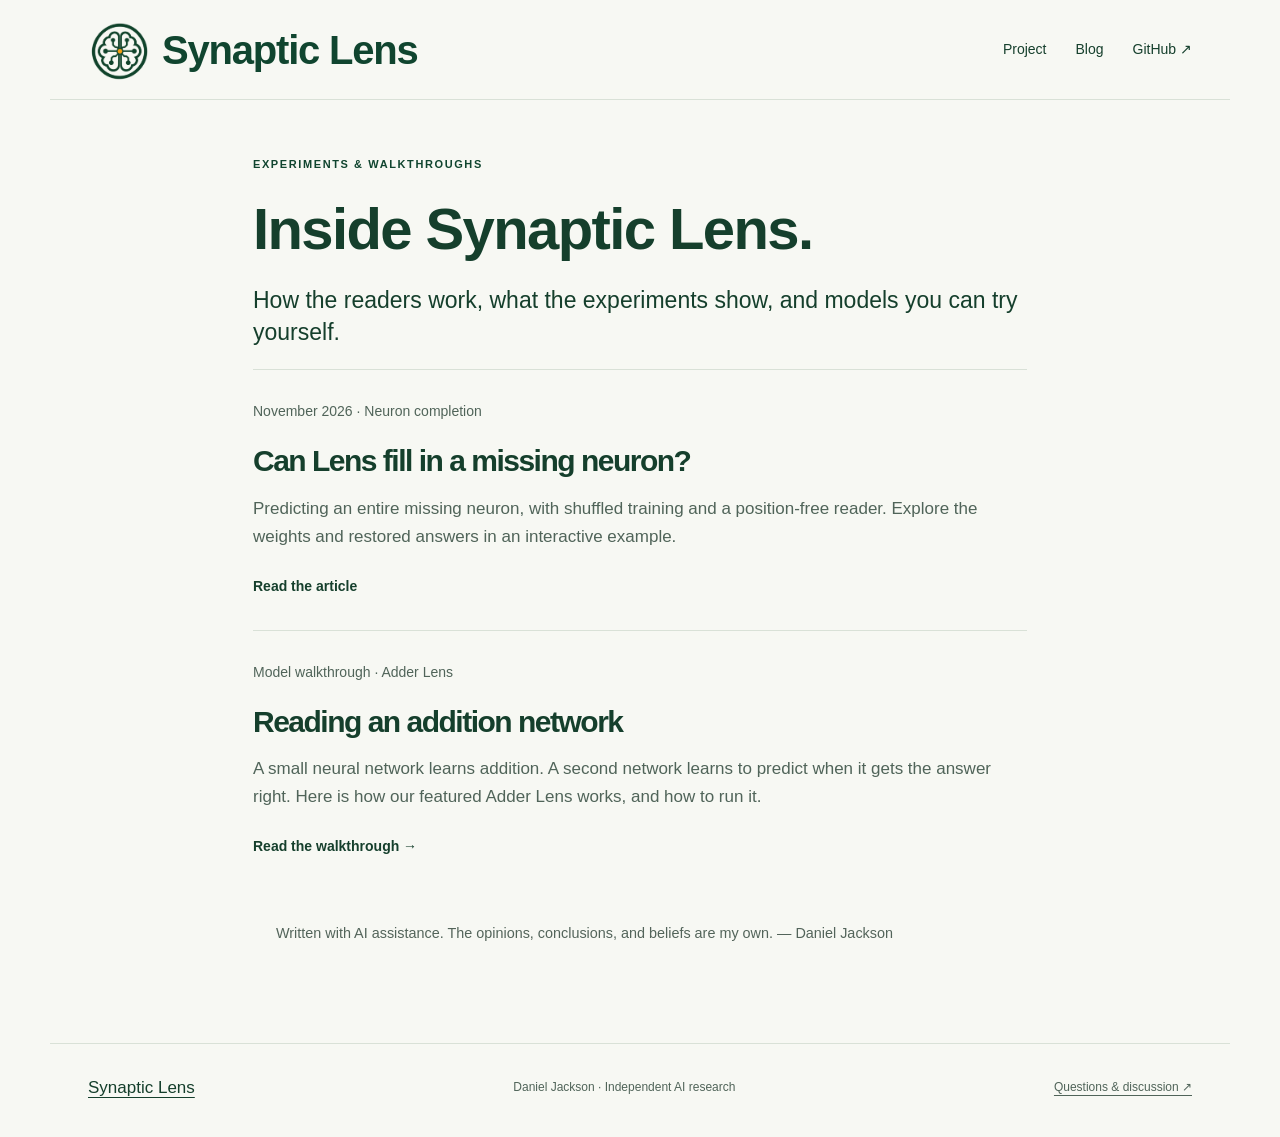
==== site/blog/index.html @ a7ddbc0a "Move public website source, blog and demos into dedicated repository" ====
<!doctype html>
<html lang="en"><head><meta charset="utf-8"><meta name="viewport" content="width=device-width, initial-scale=1">
<title>Project blog · Synaptic Lens</title><meta name="description" content="Experiments, model walkthroughs, and research notes from Synaptic Lens.">
<link rel="canonical" href="https://danielrjackson.github.io/synaptic-lens/blog/"><meta property="og:type" content="website"><meta property="og:title" content="Project blog"><meta property="og:description" content="Experiments, model walkthroughs, and research notes from Synaptic Lens."><meta property="og:url" content="https://danielrjackson.github.io/synaptic-lens/blog/"><meta property="og:image" content="https://danielrjackson.github.io/synaptic-lens/assets/synaptic-lens-dark-green-brain-logo.png"><meta name="theme-color" content="#10452f">
<link rel="icon" href="../assets/synaptic-lens-dark-green-brain-logo.png"><link rel="stylesheet" href="../assets/site.css?v=examples-1"><link rel="stylesheet" href="blog.css"></head>
<body><a class="skip" href="#main">Skip to content</a><header class="wrap"><a class="brand" href="../"><img class="brand-logo" src="../assets/synaptic-lens-dark-green-brain-logo.png" width="64" height="64" alt="">Synaptic Lens</a><nav aria-label="Main navigation"><a href="../">Project</a><a href="./" aria-current="page">Blog</a><a href="https://github.com/danielrjackson/synaptic-lens">GitHub ↗</a></nav></header>
<main id="main" class="wrap reading"><p class="eyebrow">EXPERIMENTS &amp; WALKTHROUGHS</p><h1>Inside Synaptic Lens.</h1><p class="lead">How the readers work, what the experiments show, and models you can try yourself.</p><a class="post-card" href="filling-in-a-neuron.html"><p class="byline">November 2026 · Neuron completion</p><h2>Can Lens fill in a missing neuron?</h2><p>Predicting an entire missing neuron, with shuffled training and a position-free reader. Explore the weights and restored answers in an interactive example.</p><span class="text-link">Read the article</span></a><a class="post-card" href="reading-an-adder.html"><p class="byline">Model walkthrough · Adder Lens</p><h2>Reading an addition network</h2><p>A small neural network learns addition. A second network learns to predict when it gets the answer right. Here is how our featured Adder Lens works, and how to run it.</p><span class="text-link">Read the walkthrough →</span></a><p class="wrap authorship-note">Written with AI assistance. The opinions, conclusions, and beliefs are my own. &mdash; Daniel Jackson</p></main><footer class="wrap"><a href="../">Synaptic Lens</a><span>Daniel Jackson · Independent AI research</span><a href="https://github.com/danielrjackson/synaptic-lens/issues">Questions &amp; discussion ↗</a></footer></body></html>
---- site/assets/site.css ----
:root{--ink:#153f2c;--muted:#506459;--paper:#f7f8f3;--line:#d9e1d7;--teal:#10452f;--dark:#0d3021;--mint:#b5dcc1;--lime:#ffb51b}*{box-sizing:border-box}html{scroll-behavior:smooth;scroll-padding-top:30px}body{margin:0;background:var(--paper);color:var(--ink);font-family:Arial,Helvetica,sans-serif;font-size:17px;line-height:1.65}a{color:inherit;text-underline-offset:4px}a:focus-visible{outline:3px solid #cb8318;outline-offset:5px}.wrap{max-width:1180px;margin:auto;padding-left:38px;padding-right:38px}header{display:flex;align-items:center;justify-content:space-between;min-height:100px;border-bottom:1px solid var(--line);gap:24px}.brand{font-weight:700;letter-spacing:-.5px;font-size:21px;text-decoration:none;white-space:nowrap}.mark{color:var(--teal);font-size:30px;vertical-align:-2px;margin-right:6px}nav{display:flex;gap:29px;font-size:14px}nav a{text-decoration:none}nav a:hover,.text-link:hover{color:var(--teal)}.hero{display:grid;grid-template-columns:1.2fr 1fr;gap:65px;align-items:center;padding-top:100px;padding-bottom:105px}.eyebrow,.section-label{font-size:11px;font-weight:700;letter-spacing:1.6px;line-height:1.6}.eyebrow{color:var(--teal)}h1{font-size:clamp(44px,5vw,64px);letter-spacing:-3px;line-height:1.07;margin:24px 0}h2{font-size:clamp(31px,3vw,40px);letter-spacing:-1.5px;line-height:1.15;margin:0 0 26px}h3{font-size:20px;letter-spacing:-.5px;line-height:1.35;margin:0 0 12px}p{margin:0 0 21px}.lead{font-size:23px;line-height:1.4;max-width:480px}.intro{font-size:16px;color:var(--muted);max-width:450px}.actions{display:flex;align-items:center;gap:25px;margin-top:31px;flex-wrap:wrap}.button{display:inline-flex;gap:28px;align-items:center;justify-content:center;padding:13px 21px;border-radius:5px;background:var(--ink);color:white;text-decoration:none;font-size:14px;font-weight:700}.button:hover{background:var(--teal)}.text-link{font-size:14px;font-weight:700}.diagram{background:var(--dark);border-radius:18px;color:#e1ece3;padding:26px 27px 22px;box-shadow:0 25px 50px #10452f15;transform:rotate(1deg)}.diagram-head{font-size:10px;letter-spacing:1.7px;display:flex;justify-content:space-between}.dot{height:7px;width:7px;background:var(--lime);border-radius:50%}.diagram svg{width:100%;margin-top:24px}.signal{border-top:1px solid #3f624d;padding-top:19px;display:flex;flex-direction:column;gap:8px;font-size:12px}.signal strong{font-size:20px;color:var(--lime)}.diagram-note{font-size:11px;color:#b0c6b7;margin:16px 0 0}.section{padding-top:75px;padding-bottom:80px;border-top:1px solid var(--line)}.section-label{color:var(--muted);margin-bottom:36px}.editorial{display:grid;grid-template-columns:1fr 1.35fr;gap:90px}.editorial p,.about p{color:var(--muted)}.large{font-size:23px;line-height:1.48;letter-spacing:-.4px}.editorial .large{color:var(--ink)}.feature{background:var(--dark);color:#e7eee9;padding:73px 0 80px}.feature .section-label{color:#afc5b6}.feature .eyebrow{color:var(--mint)}.feature-top{display:flex;gap:35px;align-items:center;justify-content:space-between}.feature-top .large{max-width:560px;color:#c9dace}.light{background:var(--lime);color:var(--dark);white-space:nowrap}.light:hover{background:var(--mint)}.stats{display:grid;grid-template-columns:1.2fr 1fr 1fr;border-top:1px solid #43654f;border-bottom:1px solid #43654f;margin:30px 0 42px;padding:29px 0;gap:30px}.stats strong{font-size:44px;letter-spacing:-1.8px;color:var(--lime);font-weight:500;line-height:1.4}.stats strong span{font-size:27px}.stats p{font-size:12px;line-height:1.5;color:#cadbcf;margin:7px 0 0}.feature-details{display:grid;grid-template-columns:1fr 1fr;gap:60px}.feature-details p{font-size:15px;color:#c8dace}.feature-details h3{font-size:18px}.scope{border-left:2px solid #789f85;padding-left:28px}.scope a{font-size:13px;color:var(--mint)}.findings{display:grid;grid-template-columns:repeat(3,1fr);gap:40px;margin:42px 0 18px}.number{display:block;color:var(--teal);font-size:13px;margin-bottom:21px;border-top:2px solid var(--line);padding-top:19px}.findings p{font-size:15px;color:var(--muted)}.resources{background:#eaf0e6;padding:74px 0 65px}.resource-header{display:flex;gap:70px;justify-content:space-between;align-items:start}.resource-header h2{max-width:400px}.resource-header p{max-width:420px;color:var(--muted);font-size:15px}.resource-grid{display:grid;grid-template-columns:repeat(3,1fr);gap:16px;margin-top:24px}.resource{display:block;padding:27px;background:var(--paper);border:1px solid #d3dfd0;text-decoration:none;border-radius:6px;transition:transform .15s,border-color .15s}.resource:hover{transform:translateY(-3px);border-color:var(--teal)}.resource span{font-size:10px;font-weight:700;letter-spacing:1.4px;color:var(--teal)}.resource h3{margin-top:26px}.resource p{font-size:14px;color:var(--muted);margin:0}.small-links{display:flex;gap:29px;flex-wrap:wrap;margin-top:30px;font-size:13px}.about{display:grid;grid-template-columns:1fr 1.3fr;gap:80px}.license{font-size:13px}footer{border-top:1px solid var(--line);display:flex;justify-content:space-between;align-items:center;gap:20px;padding-top:30px;padding-bottom:35px}footer span,footer>a:last-child{font-size:12px;color:var(--muted)}.skip{position:absolute;left:20px;top:-80px;padding:8px;background:white;z-index:2}.skip:focus{top:10px}@media(max-width:850px){.hero{gap:35px;padding-top:65px;padding-bottom:65px}.wrap{padding-left:25px;padding-right:25px}h1{letter-spacing:-2px}.editorial{gap:40px}.feature-top{display:block}.feature-top .button{margin:4px 0 15px}.feature-details{gap:35px}.resource-grid{grid-template-columns:repeat(2,1fr)}.stats strong{font-size:34px}.about{gap:40px}.diagram{padding:20px}.findings{gap:25px}}@media(max-width:620px){body{font-size:16px}header{min-height:112px;flex-direction:column;align-items:flex-start;justify-content:center;gap:12px}nav{gap:25px;font-size:13px}.hero{grid-template-columns:1fr;gap:42px;padding-top:43px;padding-bottom:54px}h1{font-size:48px}.lead{font-size:22px}.diagram{transform:none;max-width:440px;width:100%}.editorial,.feature-details,.about{grid-template-columns:1fr;gap:14px}.section{padding-top:49px;padding-bottom:49px}.section-label{margin-bottom:27px}.feature{padding:50px 0}.stats{grid-template-columns:1fr;gap:22px;padding:22px 0}.stats>div{display:flex;gap:20px;align-items:center;justify-content:space-between}.stats strong{font-size:36px;white-space:nowrap}.stats p{max-width:145px;margin:0}.scope{margin-top:14px;padding-left:20px}.findings{grid-template-columns:1fr;gap:10px;margin-top:29px}.number{margin-bottom:14px}.resource-header{display:block}.resource-grid{grid-template-columns:1fr}.resources{padding:49px 0}.resource{padding:23px}.resource h3{margin-top:16px}.small-links{gap:16px;flex-direction:column}footer{align-items:flex-start;flex-direction:column;padding-top:25px;padding-bottom:28px}.large{font-size:21px}}@media(prefers-reduced-motion:reduce){html{scroll-behavior:auto}.resource{transition:none}}

/* The approved brain mark establishes the forest-green and amber identity. */
.brand{display:inline-flex;align-items:center;gap:10px;color:var(--teal)}.brand-logo{display:block;width:64px;height:64px;object-fit:contain;flex:none}footer .brand-logo{width:48px;height:48px}.button{background:var(--teal)}.button:hover{background:#1b6242}.button.light{background:var(--lime);color:var(--dark)}.button.light:hover{background:#ffd16b}a:focus-visible{outline-color:#a55e00}@media(max-width:620px){header{padding-top:14px;padding-bottom:17px}.brand-logo{width:52px;height:52px}}
/* Balance the wordmark with the full-size brain logo. */
header .brand{font-size:40px;line-height:1.1;letter-spacing:-1.2px}@media(max-width:850px){header{gap:18px}header .brand{font-size:34px}nav{gap:20px}}@media(max-width:620px){header .brand{font-size:32px;letter-spacing:-.9px}}

.workflow { margin: 2rem 0; }
.workflow img { display: block; width: 100%; height: auto; border-radius: 16px; }
.workflow figcaption { margin-top: .75rem; font-size: .9rem; line-height: 1.5; }

nav { flex-wrap: wrap; }
---- site/blog/blog.css ----
.reading{max-width:850px;padding-top:56px;padding-bottom:65px}.reading h1{font-size:clamp(36px,6vw,58px);letter-spacing:-1.6px}.reading h2{margin-top:48px;font-size:30px}.reading h3{margin-top:26px}.reading .lead{max-width:none}.byline{color:var(--muted);font-size:14px}.reading figure{margin:32px 0}.reading figure img{width:100%;height:auto;border:1px solid var(--line);border-radius:8px}.reading figcaption{font-size:14px;color:var(--muted);margin-top:10px}.reading li{margin:10px 0}.post-card{display:block;border-top:1px solid var(--line);padding:30px 0;text-decoration:none}.post-card h2{margin:8px 0 16px}.post-card p{color:var(--muted)}.reading code{overflow-wrap:anywhere;font-size:.9em}.reading .result{border-left:4px solid var(--teal);padding:20px 24px;background:#eaf0e6}.reading .result p:last-child{margin-bottom:0}@media(max-width:620px){.reading{padding-top:35px}.reading h2{font-size:27px}nav{flex-wrap:wrap}}

.authorship-note{max-width:760px;margin:2rem auto;color:#53645a;font-size:.9rem;line-height:1.6;padding:0 1rem}
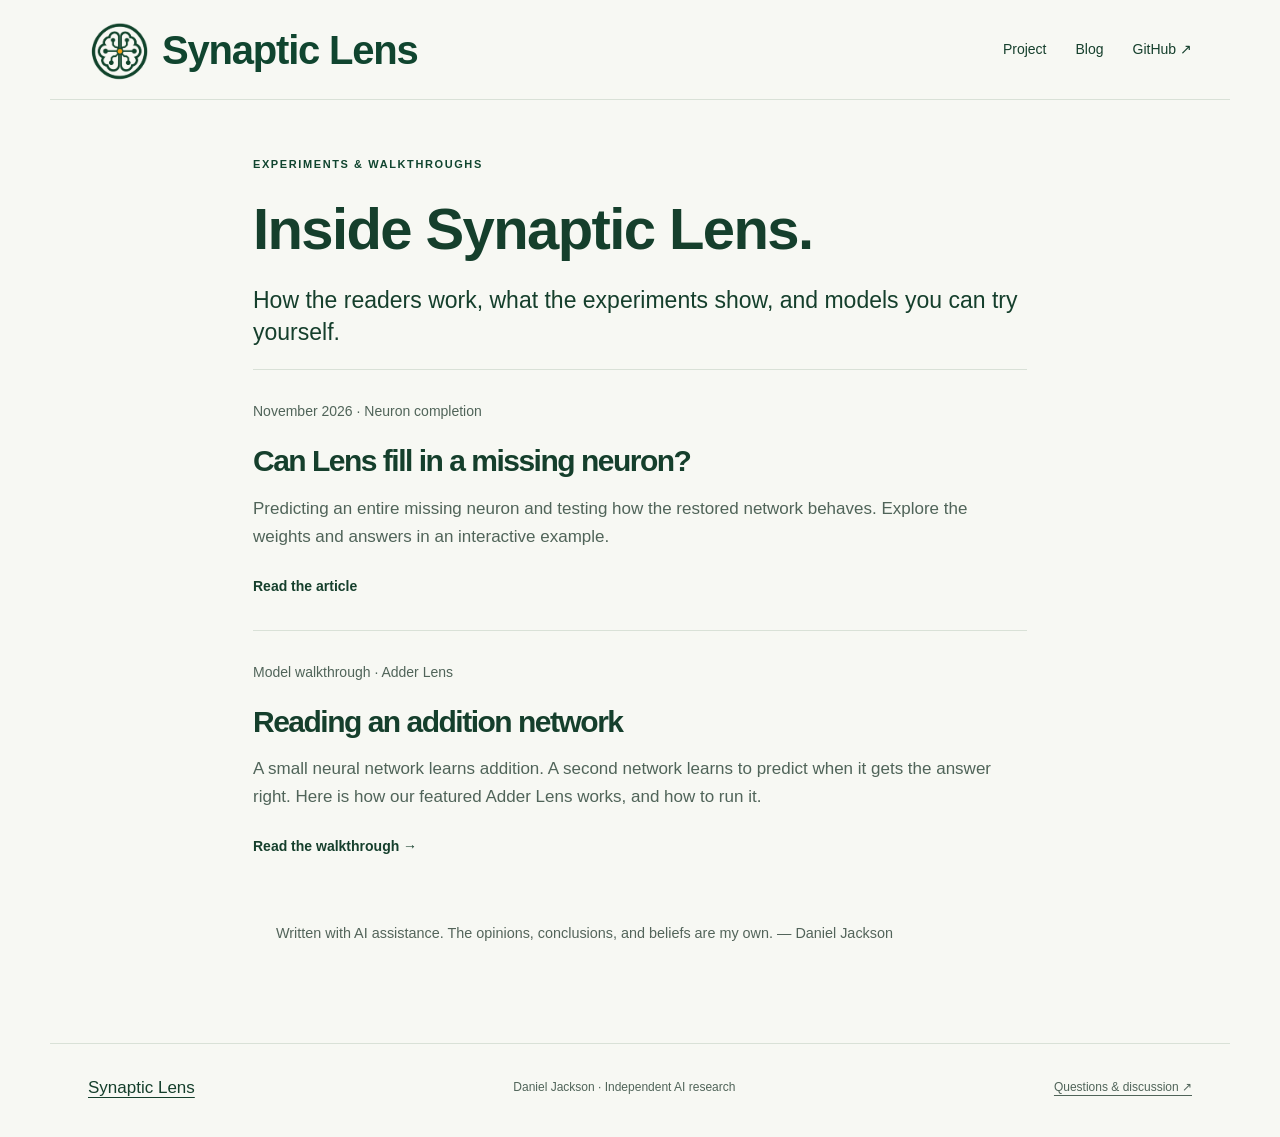
==== commit 43d58635: "Keep blog summary centered on neuron prediction" ====
--- a/site/blog/index.html
+++ b/site/blog/index.html
@@ -4,4 +4,4 @@
 <link rel="canonical" href="https://danielrjackson.github.io/synaptic-lens/blog/"><meta property="og:type" content="website"><meta property="og:title" content="Project blog"><meta property="og:description" content="Experiments, model walkthroughs, and research notes from Synaptic Lens."><meta property="og:url" content="https://danielrjackson.github.io/synaptic-lens/blog/"><meta property="og:image" content="https://danielrjackson.github.io/synaptic-lens/assets/synaptic-lens-dark-green-brain-logo.png"><meta name="theme-color" content="#10452f">
 <link rel="icon" href="../assets/synaptic-lens-dark-green-brain-logo.png"><link rel="stylesheet" href="../assets/site.css?v=examples-1"><link rel="stylesheet" href="blog.css"></head>
 <body><a class="skip" href="#main">Skip to content</a><header class="wrap"><a class="brand" href="../"><img class="brand-logo" src="../assets/synaptic-lens-dark-green-brain-logo.png" width="64" height="64" alt="">Synaptic Lens</a><nav aria-label="Main navigation"><a href="../">Project</a><a href="./" aria-current="page">Blog</a><a href="https://github.com/danielrjackson/synaptic-lens">GitHub ↗</a></nav></header>
-<main id="main" class="wrap reading"><p class="eyebrow">EXPERIMENTS &amp; WALKTHROUGHS</p><h1>Inside Synaptic Lens.</h1><p class="lead">How the readers work, what the experiments show, and models you can try yourself.</p><a class="post-card" href="filling-in-a-neuron.html"><p class="byline">November 2026 · Neuron completion</p><h2>Can Lens fill in a missing neuron?</h2><p>Predicting an entire missing neuron, with shuffled training and a position-free reader. Explore the weights and restored answers in an interactive example.</p><span class="text-link">Read the article</span></a><a class="post-card" href="reading-an-adder.html"><p class="byline">Model walkthrough · Adder Lens</p><h2>Reading an addition network</h2><p>A small neural network learns addition. A second network learns to predict when it gets the answer right. Here is how our featured Adder Lens works, and how to run it.</p><span class="text-link">Read the walkthrough →</span></a><p class="wrap authorship-note">Written with AI assistance. The opinions, conclusions, and beliefs are my own. &mdash; Daniel Jackson</p></main><footer class="wrap"><a href="../">Synaptic Lens</a><span>Daniel Jackson · Independent AI research</span><a href="https://github.com/danielrjackson/synaptic-lens/issues">Questions &amp; discussion ↗</a></footer></body></html>
+<main id="main" class="wrap reading"><p class="eyebrow">EXPERIMENTS &amp; WALKTHROUGHS</p><h1>Inside Synaptic Lens.</h1><p class="lead">How the readers work, what the experiments show, and models you can try yourself.</p><a class="post-card" href="filling-in-a-neuron.html"><p class="byline">November 2026 · Neuron completion</p><h2>Can Lens fill in a missing neuron?</h2><p>Predicting an entire missing neuron and testing how the restored network behaves. Explore the weights and answers in an interactive example.</p><span class="text-link">Read the article</span></a><a class="post-card" href="reading-an-adder.html"><p class="byline">Model walkthrough · Adder Lens</p><h2>Reading an addition network</h2><p>A small neural network learns addition. A second network learns to predict when it gets the answer right. Here is how our featured Adder Lens works, and how to run it.</p><span class="text-link">Read the walkthrough →</span></a><p class="wrap authorship-note">Written with AI assistance. The opinions, conclusions, and beliefs are my own. &mdash; Daniel Jackson</p></main><footer class="wrap"><a href="../">Synaptic Lens</a><span>Daniel Jackson · Independent AI research</span><a href="https://github.com/danielrjackson/synaptic-lens/issues">Questions &amp; discussion ↗</a></footer></body></html>
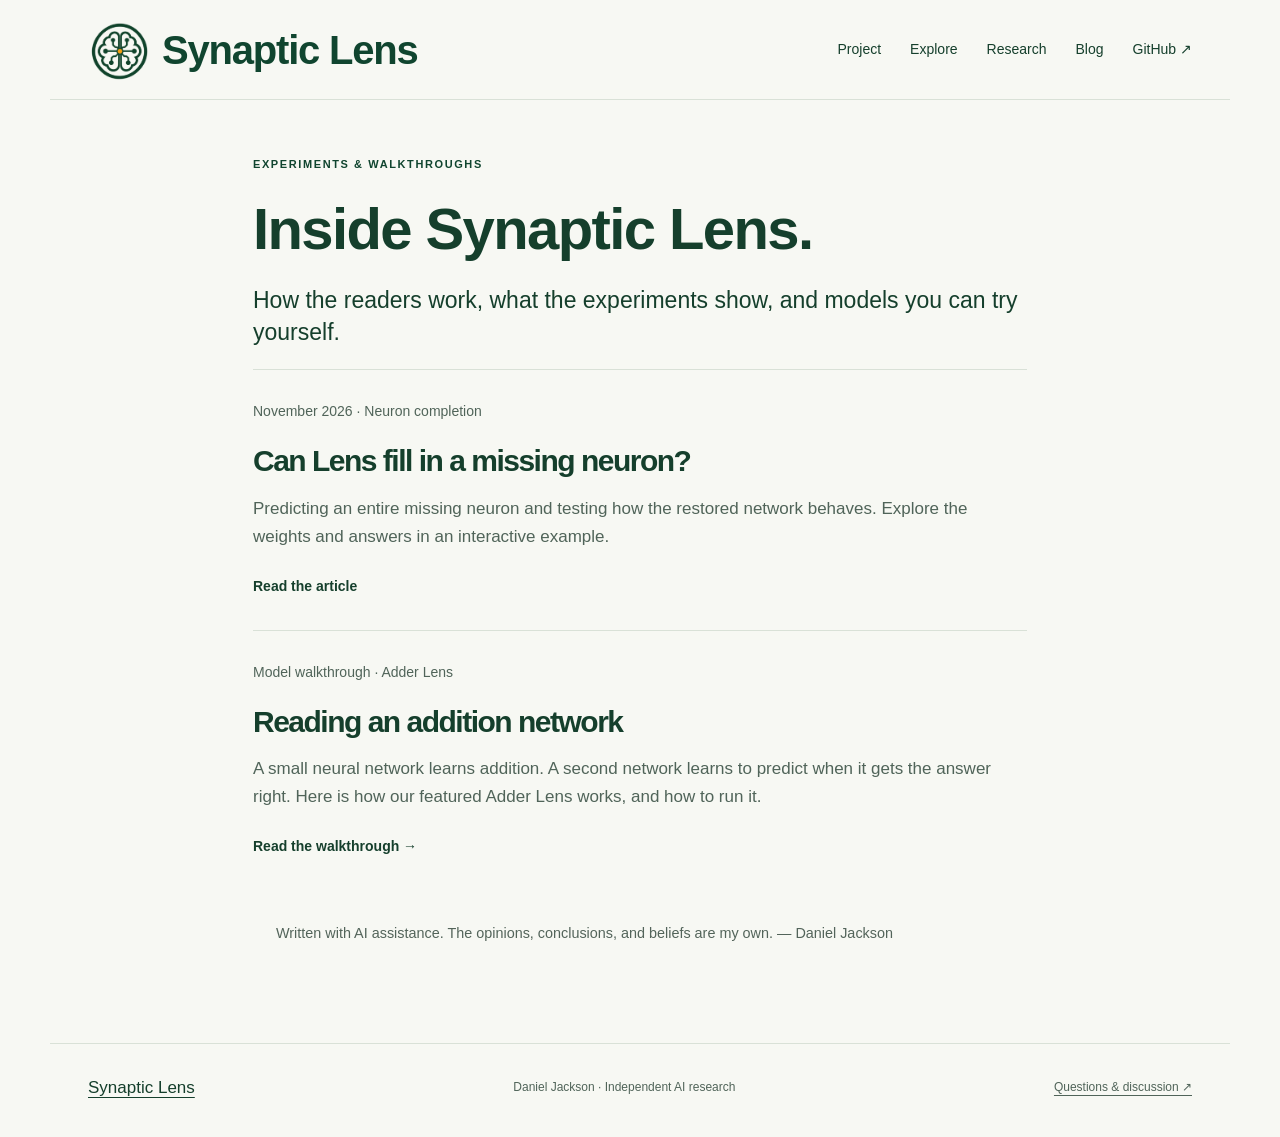
==== commit a0f1af88: "Build research showcase with explore hub, evidence charts and roadmap" ====
--- a/site/blog/index.html
+++ b/site/blog/index.html
@@ -3,5 +3,5 @@
 <title>Project blog · Synaptic Lens</title><meta name="description" content="Experiments, model walkthroughs, and research notes from Synaptic Lens.">
 <link rel="canonical" href="https://danielrjackson.github.io/synaptic-lens/blog/"><meta property="og:type" content="website"><meta property="og:title" content="Project blog"><meta property="og:description" content="Experiments, model walkthroughs, and research notes from Synaptic Lens."><meta property="og:url" content="https://danielrjackson.github.io/synaptic-lens/blog/"><meta property="og:image" content="https://danielrjackson.github.io/synaptic-lens/assets/synaptic-lens-dark-green-brain-logo.png"><meta name="theme-color" content="#10452f">
 <link rel="icon" href="../assets/synaptic-lens-dark-green-brain-logo.png"><link rel="stylesheet" href="../assets/site.css?v=examples-1"><link rel="stylesheet" href="blog.css"></head>
-<body><a class="skip" href="#main">Skip to content</a><header class="wrap"><a class="brand" href="../"><img class="brand-logo" src="../assets/synaptic-lens-dark-green-brain-logo.png" width="64" height="64" alt="">Synaptic Lens</a><nav aria-label="Main navigation"><a href="../">Project</a><a href="./" aria-current="page">Blog</a><a href="https://github.com/danielrjackson/synaptic-lens">GitHub ↗</a></nav></header>
+<body><a class="skip" href="#main">Skip to content</a><header class="wrap"><a class="brand" href="../"><img class="brand-logo" src="../assets/synaptic-lens-dark-green-brain-logo.png" width="64" height="64" alt="">Synaptic Lens</a><nav aria-label="Main navigation"><a href="../">Project</a><a href="../explore/">Explore</a><a href="../research/">Research</a><a href="./" aria-current="page">Blog</a><a href="https://github.com/danielrjackson/synaptic-lens">GitHub ↗</a></nav></header>
 <main id="main" class="wrap reading"><p class="eyebrow">EXPERIMENTS &amp; WALKTHROUGHS</p><h1>Inside Synaptic Lens.</h1><p class="lead">How the readers work, what the experiments show, and models you can try yourself.</p><a class="post-card" href="filling-in-a-neuron.html"><p class="byline">November 2026 · Neuron completion</p><h2>Can Lens fill in a missing neuron?</h2><p>Predicting an entire missing neuron and testing how the restored network behaves. Explore the weights and answers in an interactive example.</p><span class="text-link">Read the article</span></a><a class="post-card" href="reading-an-adder.html"><p class="byline">Model walkthrough · Adder Lens</p><h2>Reading an addition network</h2><p>A small neural network learns addition. A second network learns to predict when it gets the answer right. Here is how our featured Adder Lens works, and how to run it.</p><span class="text-link">Read the walkthrough →</span></a><p class="wrap authorship-note">Written with AI assistance. The opinions, conclusions, and beliefs are my own. &mdash; Daniel Jackson</p></main><footer class="wrap"><a href="../">Synaptic Lens</a><span>Daniel Jackson · Independent AI research</span><a href="https://github.com/danielrjackson/synaptic-lens/issues">Questions &amp; discussion ↗</a></footer></body></html>
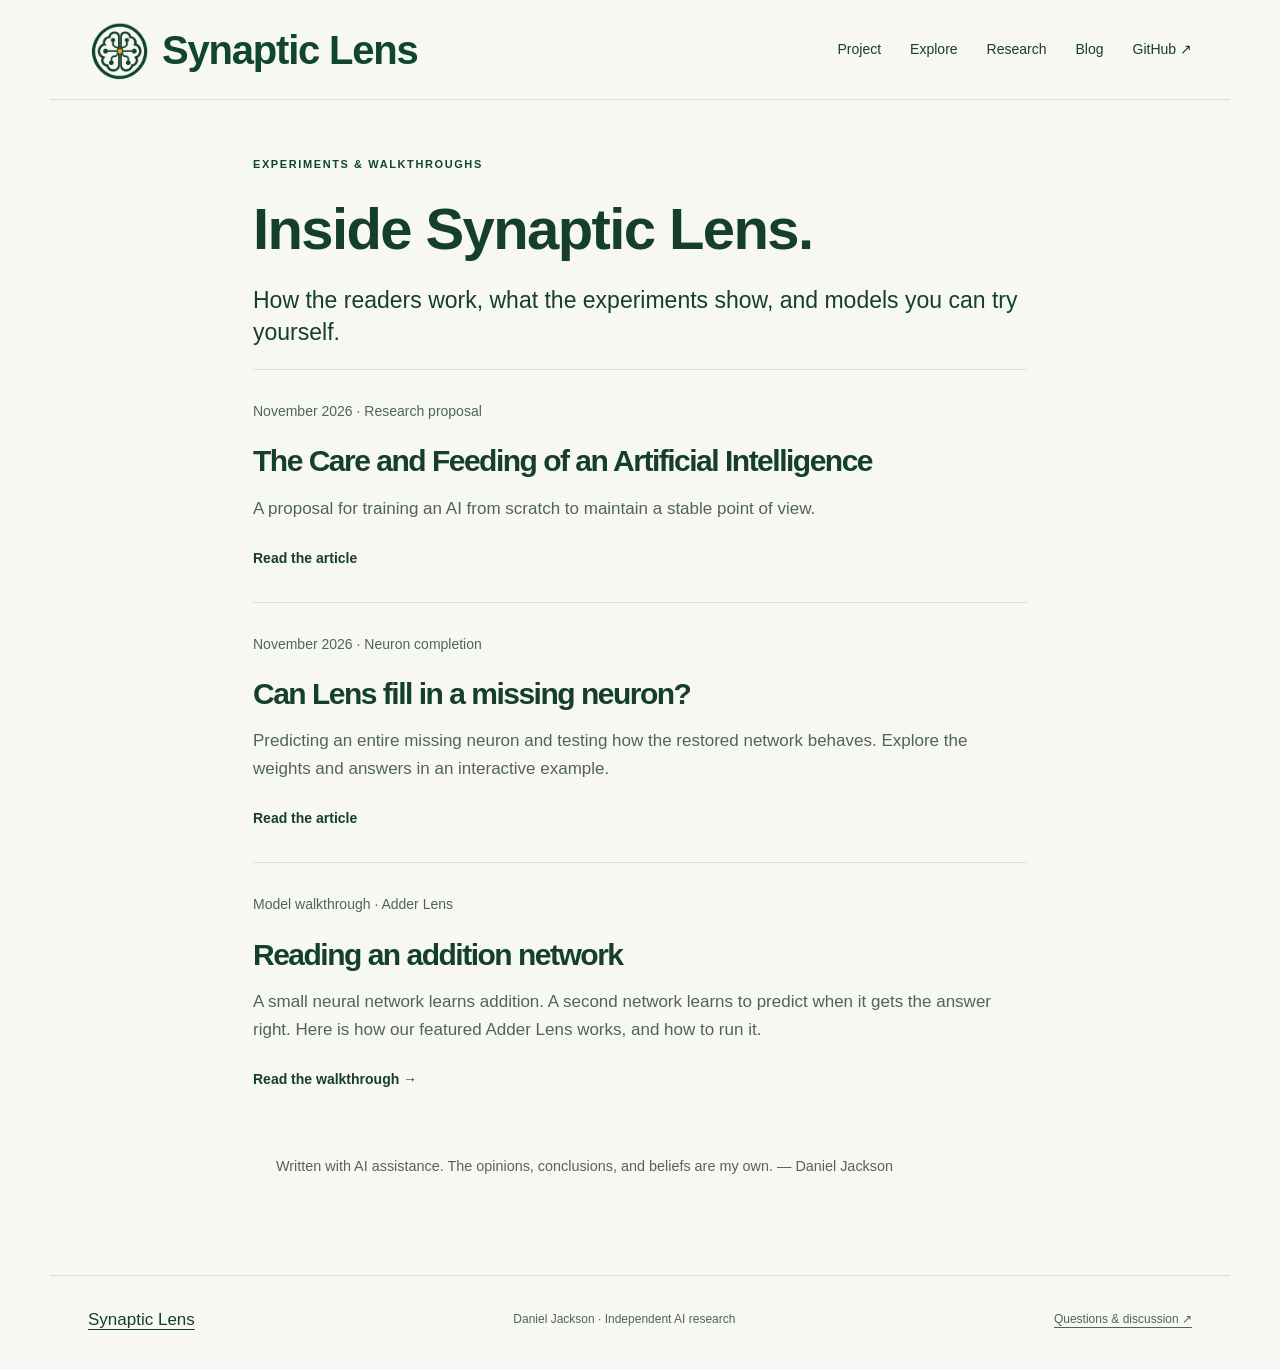
==== commit 7ff2d302: "Feature the new research proposal on the blog" ====
--- a/site/blog/index.html
+++ b/site/blog/index.html
@@ -4,4 +4,4 @@
 <link rel="canonical" href="https://danielrjackson.github.io/synaptic-lens/blog/"><meta property="og:type" content="website"><meta property="og:title" content="Project blog"><meta property="og:description" content="Experiments, model walkthroughs, and research notes from Synaptic Lens."><meta property="og:url" content="https://danielrjackson.github.io/synaptic-lens/blog/"><meta property="og:image" content="https://danielrjackson.github.io/synaptic-lens/assets/synaptic-lens-dark-green-brain-logo.png"><meta name="theme-color" content="#10452f">
 <link rel="icon" href="../assets/synaptic-lens-dark-green-brain-logo.png"><link rel="stylesheet" href="../assets/site.css?v=examples-1"><link rel="stylesheet" href="blog.css"></head>
 <body><a class="skip" href="#main">Skip to content</a><header class="wrap"><a class="brand" href="../"><img class="brand-logo" src="../assets/synaptic-lens-dark-green-brain-logo.png" width="64" height="64" alt="">Synaptic Lens</a><nav aria-label="Main navigation"><a href="../">Project</a><a href="../explore/">Explore</a><a href="../research/">Research</a><a href="./" aria-current="page">Blog</a><a href="https://github.com/danielrjackson/synaptic-lens">GitHub ↗</a></nav></header>
-<main id="main" class="wrap reading"><p class="eyebrow">EXPERIMENTS &amp; WALKTHROUGHS</p><h1>Inside Synaptic Lens.</h1><p class="lead">How the readers work, what the experiments show, and models you can try yourself.</p><a class="post-card" href="filling-in-a-neuron.html"><p class="byline">November 2026 · Neuron completion</p><h2>Can Lens fill in a missing neuron?</h2><p>Predicting an entire missing neuron and testing how the restored network behaves. Explore the weights and answers in an interactive example.</p><span class="text-link">Read the article</span></a><a class="post-card" href="reading-an-adder.html"><p class="byline">Model walkthrough · Adder Lens</p><h2>Reading an addition network</h2><p>A small neural network learns addition. A second network learns to predict when it gets the answer right. Here is how our featured Adder Lens works, and how to run it.</p><span class="text-link">Read the walkthrough →</span></a><p class="wrap authorship-note">Written with AI assistance. The opinions, conclusions, and beliefs are my own. &mdash; Daniel Jackson</p></main><footer class="wrap"><a href="../">Synaptic Lens</a><span>Daniel Jackson · Independent AI research</span><a href="https://github.com/danielrjackson/synaptic-lens/issues">Questions &amp; discussion ↗</a></footer></body></html>
+<main id="main" class="wrap reading"><p class="eyebrow">EXPERIMENTS &amp; WALKTHROUGHS</p><h1>Inside Synaptic Lens.</h1><p class="lead">How the readers work, what the experiments show, and models you can try yourself.</p><a class="post-card" href="the-care-and-feeding-of-an-artificial-intelligence.html"><p class="byline">November 2026 · Research proposal</p><h2>The Care and Feeding of an Artificial Intelligence</h2><p>A proposal for training an AI from scratch to maintain a stable point of view.</p><span class="text-link">Read the article</span></a><a class="post-card" href="filling-in-a-neuron.html"><p class="byline">November 2026 · Neuron completion</p><h2>Can Lens fill in a missing neuron?</h2><p>Predicting an entire missing neuron and testing how the restored network behaves. Explore the weights and answers in an interactive example.</p><span class="text-link">Read the article</span></a><a class="post-card" href="reading-an-adder.html"><p class="byline">Model walkthrough · Adder Lens</p><h2>Reading an addition network</h2><p>A small neural network learns addition. A second network learns to predict when it gets the answer right. Here is how our featured Adder Lens works, and how to run it.</p><span class="text-link">Read the walkthrough →</span></a><p class="wrap authorship-note">Written with AI assistance. The opinions, conclusions, and beliefs are my own. &mdash; Daniel Jackson</p></main><footer class="wrap"><a href="../">Synaptic Lens</a><span>Daniel Jackson · Independent AI research</span><a href="https://github.com/danielrjackson/synaptic-lens/issues">Questions &amp; discussion ↗</a></footer></body></html>
